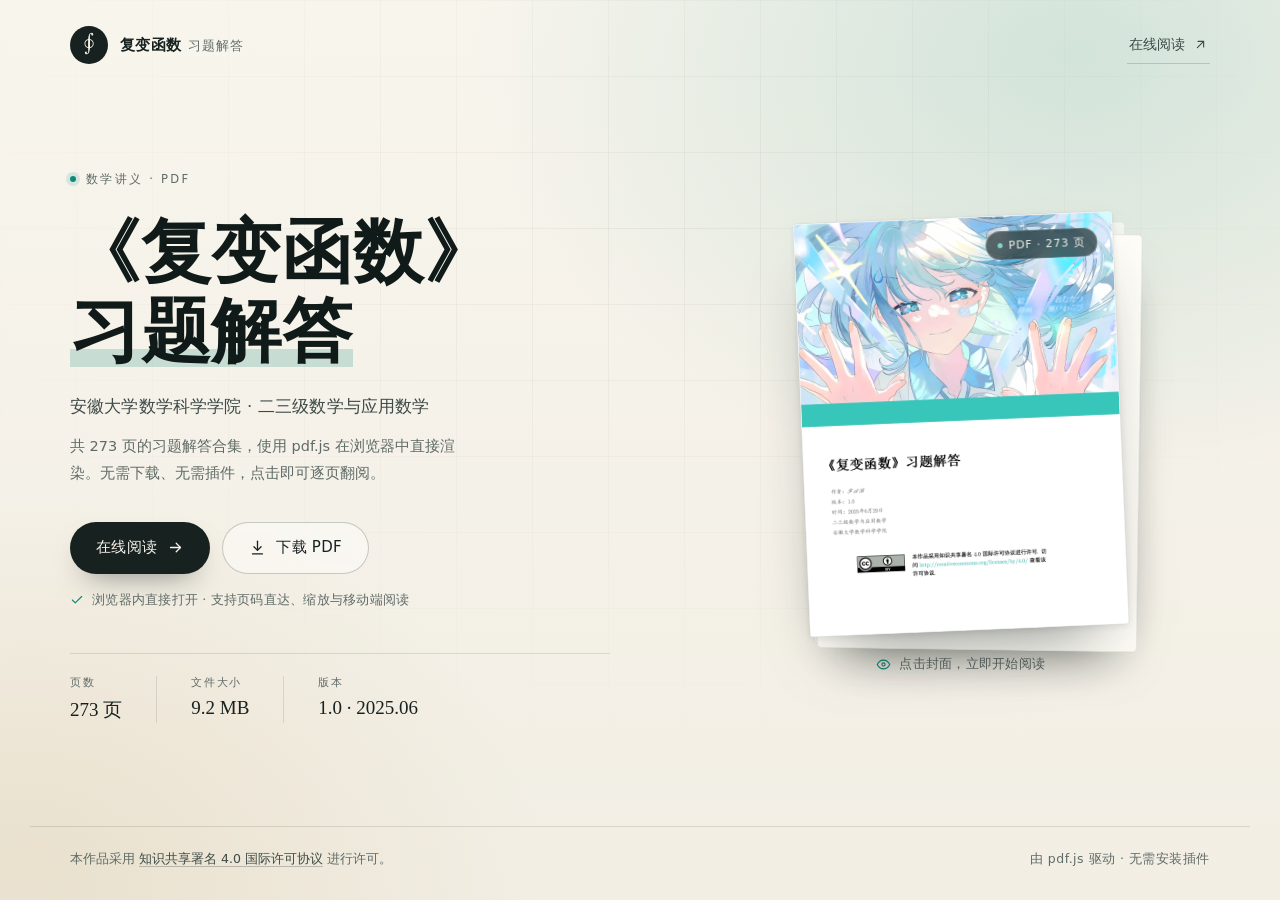
==== index.html @ 65e9b626 "初始提交：PDF 阅读器" ====
<!doctype html>
<html lang="zh-CN">
  <head>
    <meta charset="utf-8" />
    <meta name="viewport" content="width=device-width, initial-scale=1" />
    <title>《复变函数》习题解答 · 在线阅读</title>
    <meta
      name="description"
      content="《复变函数》习题解答，共 273 页。由 pdf.js 在浏览器中直接渲染，点击即可在线阅读，也支持下载 PDF。"
    />
    <meta name="theme-color" content="#f4f1e8" />
    <meta property="og:title" content="《复变函数》习题解答 · 在线阅读" />
    <meta
      property="og:description"
      content="共 273 页的习题解答合集，点击即可在网页中翻阅。"
    />
    <meta property="og:type" content="website" />
    <link rel="stylesheet" href="assets/css/base.css" />
    <link rel="stylesheet" href="assets/css/site.css" />
    <link
      rel="icon"
      href="data:image/svg+xml,%3Csvg xmlns='http://www.w3.org/2000/svg' viewBox='0 0 64 64'%3E%3Crect width='64' height='64' rx='14' fill='%2317211f'/%3E%3Ctext x='32' y='45' font-size='38' text-anchor='middle' fill='%23f6f2e8' font-family='Georgia,serif'%3E%E2%88%AE%3C/text%3E%3C/svg%3E"
    />
  </head>
  <body>
    <a class="skip-link" href="#main">跳到主要内容</a>
    <div class="bg" aria-hidden="true"></div>

    <header class="site-header">
      <a class="brand" href="./" aria-label="复变函数习题解答 · 首页">
        <span class="brand-mark" aria-hidden="true">∮</span>
        <span class="brand-text">
          复变函数
          <span class="brand-sub">习题解答</span>
        </span>
      </a>

      <a class="header-cta" href="viewer.html">
        在线阅读
        <svg viewBox="0 0 24 24" fill="none" stroke="currentColor" stroke-width="1.8" stroke-linecap="round" stroke-linejoin="round" aria-hidden="true">
          <path d="M7 17 17 7" />
          <path d="M8 7h9v9" />
        </svg>
      </a>
    </header>

    <main id="main" class="hero">
      <section class="copy">
        <p class="eyebrow">
          <span class="pulse" aria-hidden="true"></span>
          数学讲义 · PDF
        </p>

        <h1>
          《复变函数》<br />
          <span class="h1-sub">习题解答</span>
        </h1>

        <p class="lede">安徽大学数学科学学院 · 二三级数学与应用数学</p>
        <p class="desc">
          共 273 页的习题解答合集，使用 pdf.js 在浏览器中直接渲染。无需下载、无需插件，点击即可逐页翻阅。
        </p>

        <div class="cta-row">
          <a class="btn btn-primary" href="viewer.html">
            <span>在线阅读</span>
            <svg class="arrow" viewBox="0 0 24 24" fill="none" stroke="currentColor" stroke-width="1.8" stroke-linecap="round" stroke-linejoin="round" aria-hidden="true">
              <path d="M5 12h14" />
              <path d="m13 6 6 6-6 6" />
            </svg>
          </a>

          <a class="btn btn-ghost" href="Latex.pdf" download="复变函数习题解答.pdf">
            <svg viewBox="0 0 24 24" fill="none" stroke="currentColor" stroke-width="1.8" stroke-linecap="round" stroke-linejoin="round" aria-hidden="true">
              <path d="M12 3v12" />
              <path d="m7 11 5 5 5-5" />
              <path d="M5 21h14" />
            </svg>
            <span>下载 PDF</span>
          </a>
        </div>

        <p class="fine-print">
          <svg viewBox="0 0 24 24" fill="none" stroke="currentColor" stroke-width="2" stroke-linecap="round" stroke-linejoin="round" aria-hidden="true">
            <path d="m20 6-11 11-5-5" />
          </svg>
          浏览器内直接打开 · 支持页码直达、缩放与移动端阅读
        </p>

        <dl class="meta-row">
          <div>
            <dt>页数</dt>
            <dd>273 页</dd>
          </div>
          <div>
            <dt>文件大小</dt>
            <dd>9.2 MB</dd>
          </div>
          <div>
            <dt>版本</dt>
            <dd>1.0 · 2025.06</dd>
          </div>
        </dl>
      </section>

      <section class="visual" aria-label="文档封面">
        <a class="cover-card" href="viewer.html" aria-label="点击封面，打开在线阅读器">
          <img
            src="assets/img/cover.webp"
            width="1400"
            height="1812"
            alt="《复变函数》习题解答封面"
            fetchpriority="high"
          />
          <span class="cover-tag">PDF · 273 页</span>
        </a>
        <p class="float-note">
          <svg viewBox="0 0 24 24" fill="none" stroke="currentColor" stroke-width="1.7" stroke-linecap="round" stroke-linejoin="round" aria-hidden="true">
            <path d="M2 12s3.5-7 10-7 10 7 10 7-3.5 7-10 7-10-7-10-7Z" />
            <circle cx="12" cy="12" r="2.6" />
          </svg>
          点击封面，立即开始阅读
        </p>
      </section>
    </main>

    <footer class="site-footer">
      <p>
        本作品采用
        <a
          href="https://creativecommons.org/licenses/by/4.0/deed.zh-hans"
          target="_blank"
          rel="noopener noreferrer"
          >知识共享署名 4.0 国际许可协议</a
        >
        进行许可。
      </p>
      <p class="footer-dim">由 pdf.js 驱动 · 无需安装插件</p>
    </footer>
  </body>
</html>
---- assets/css/base.css ----
/* ============================================================
   Base — design tokens, reset, shared primitives
   ============================================================ */

:root {
  --paper: #f4f1e8;
  --paper-soft: #faf8f2;
  --ink: #17211f;
  --ink-soft: #3d4a47;
  --muted: #5f6b67;
  --accent: #0e8a7a;
  --accent-deep: #0a6b5f;
  --accent-soft: rgba(14, 138, 122, 0.12);
  --line: rgba(23, 33, 31, 0.12);
  --line-strong: rgba(23, 33, 31, 0.22);

  --serif: "Songti SC", "STSong", "Source Han Serif SC", "Noto Serif CJK SC",
    "SimSun", Georgia, "Times New Roman", serif;
  --sans: "PingFang SC", "Hiragino Sans GB", "Noto Sans SC", "Microsoft YaHei",
    system-ui, -apple-system, "Segoe UI", Roboto, sans-serif;
  --mono: "SF Mono", ui-monospace, "JetBrains Mono", Menlo, Consolas, monospace;

  --radius-sm: 6px;
  --radius-md: 10px;
  --radius-lg: 18px;

  --shadow-soft: 0 1px 2px rgba(23, 33, 31, 0.05),
    0 12px 34px -18px rgba(23, 33, 31, 0.35);
  --shadow-lift: 0 2px 4px rgba(23, 33, 31, 0.06),
    0 26px 60px -28px rgba(23, 33, 31, 0.5);
}

*,
*::before,
*::after {
  box-sizing: border-box;
}

html {
  -webkit-text-size-adjust: 100%;
  text-size-adjust: 100%;
}

body {
  margin: 0;
  font-family: var(--sans);
  background: var(--paper);
  color: var(--ink);
  -webkit-font-smoothing: antialiased;
  -moz-osx-font-smoothing: grayscale;
  text-rendering: optimizeLegibility;
}

[hidden] {
  display: none !important;
}

img,
svg {
  display: block;
  max-width: 100%;
}

button {
  font: inherit;
  color: inherit;
  background: none;
  border: 0;
  padding: 0;
  cursor: pointer;
}

a {
  color: inherit;
}

p,
h1,
h2,
h3 {
  margin: 0;
}

:focus-visible {
  outline: 2px solid var(--accent);
  outline-offset: 3px;
  border-radius: 4px;
}

::selection {
  background: rgba(14, 138, 122, 0.22);
}

.visually-hidden {
  position: absolute !important;
  width: 1px;
  height: 1px;
  padding: 0;
  margin: -1px;
  overflow: hidden;
  clip: rect(0 0 0 0);
  white-space: nowrap;
  border: 0;
}

.skip-link {
  position: fixed;
  top: 12px;
  left: 12px;
  z-index: 999;
  padding: 10px 16px;
  border-radius: 8px;
  background: var(--ink);
  color: #fff;
  font-size: 13px;
  text-decoration: none;
  transform: translateY(-160%);
  transition: transform 0.2s ease;
}

.skip-link:focus-visible {
  transform: translateY(0);
}

@media (prefers-reduced-motion: reduce) {
  *,
  *::before,
  *::after {
    animation-duration: 0.001ms !important;
    animation-iteration-count: 1 !important;
    transition-duration: 0.001ms !important;
    scroll-behavior: auto !important;
  }
}
---- assets/css/site.css ----
/* ============================================================
   Landing page
   ============================================================ */

body {
  min-height: 100dvh;
  display: flex;
  flex-direction: column;
  overflow-x: hidden;
}

/* --- ambient background ------------------------------------ */

.bg {
  position: fixed;
  inset: 0;
  z-index: 0;
  pointer-events: none;
  background:
    radial-gradient(980px 700px at 84% 6%, rgba(14, 138, 122, 0.16), transparent 62%),
    radial-gradient(760px 560px at 2% 96%, rgba(201, 176, 124, 0.22), transparent 68%),
    linear-gradient(180deg, #f8f5ed 0%, #f2eee4 100%);
}

.bg::after {
  content: "";
  position: absolute;
  inset: 0;
  background-image:
    linear-gradient(rgba(23, 33, 31, 0.05) 1px, transparent 1px),
    linear-gradient(90deg, rgba(23, 33, 31, 0.05) 1px, transparent 1px);
  background-size: 76px 76px;
  -webkit-mask-image: radial-gradient(950px 680px at 50% 26%, #000 0%, transparent 76%);
  mask-image: radial-gradient(950px 680px at 50% 26%, #000 0%, transparent 76%);
}

/* --- header ------------------------------------------------ */

.site-header {
  position: relative;
  z-index: 3;
  width: 100%;
  max-width: 1220px;
  margin: 0 auto;
  padding: 26px 40px;
  display: flex;
  align-items: center;
  justify-content: space-between;
  gap: 24px;
}

.brand {
  display: inline-flex;
  align-items: center;
  gap: 12px;
  text-decoration: none;
}

.brand-mark {
  width: 38px;
  height: 38px;
  display: grid;
  place-items: center;
  flex: none;
  border-radius: 50%;
  background: var(--ink);
  color: #f6f2e8;
  font-family: var(--serif);
  font-size: 23px;
  line-height: 1;
  padding-bottom: 3px;
  transition: transform 0.5s cubic-bezier(0.2, 0.7, 0.2, 1);
}

.brand:hover .brand-mark {
  transform: rotate(-14deg);
}

.brand-text {
  display: flex;
  align-items: baseline;
  gap: 7px;
  font-size: 15px;
  font-weight: 600;
  letter-spacing: 0.02em;
}

.brand-sub {
  font-size: 13px;
  font-weight: 400;
  color: var(--muted);
  letter-spacing: 0.06em;
}

.header-cta {
  display: inline-flex;
  align-items: center;
  gap: 8px;
  padding: 9px 2px;
  font-size: 13.5px;
  color: var(--ink-soft);
  text-decoration: none;
  border-bottom: 1px solid rgba(23, 33, 31, 0.18);
  transition: color 0.2s ease, border-color 0.2s ease;
}

.header-cta svg {
  width: 15px;
  height: 15px;
  transition: transform 0.25s ease;
}

.header-cta:hover {
  color: var(--accent-deep);
  border-color: var(--accent);
}

.header-cta:hover svg {
  transform: translate(2px, -2px);
}

/* --- hero -------------------------------------------------- */

.hero {
  position: relative;
  z-index: 2;
  width: 100%;
  max-width: 1220px;
  margin: 0 auto;
  padding: 30px 40px 56px;
  flex: 1;
  display: grid;
  grid-template-columns: minmax(0, 1.08fr) minmax(0, 0.92fr);
  align-items: center;
  gap: 56px;
  min-height: calc(100dvh - 190px);
}

.copy {
  max-width: 620px;
  animation: rise 0.8s cubic-bezier(0.2, 0.7, 0.2, 1) both;
}

.eyebrow {
  display: inline-flex;
  align-items: center;
  gap: 10px;
  margin-bottom: 26px;
  font-size: 11.5px;
  letter-spacing: 0.2em;
  text-transform: uppercase;
  color: var(--muted);
}

.eyebrow .pulse {
  width: 6px;
  height: 6px;
  border-radius: 50%;
  background: var(--accent);
  box-shadow: 0 0 0 4px rgba(14, 138, 122, 0.13);
}

h1 {
  font-family: var(--serif);
  font-weight: 700;
  font-size: clamp(46px, 5.5vw, 76px);
  line-height: 1.12;
  letter-spacing: 0.01em;
  color: #101b19;
  margin-bottom: 22px;
}

.h1-sub {
  background: linear-gradient(
    180deg,
    transparent 70%,
    rgba(14, 138, 122, 0.2) 70%,
    rgba(14, 138, 122, 0.2) 93%,
    transparent 93%
  );
  padding-bottom: 3px;
}

.lede {
  font-size: 16.5px;
  line-height: 1.7;
  color: var(--ink-soft);
  letter-spacing: 0.01em;
}

.desc {
  margin-top: 12px;
  max-width: 44ch;
  font-size: 14.5px;
  line-height: 1.9;
  color: var(--muted);
}

.cta-row {
  display: flex;
  flex-wrap: wrap;
  align-items: center;
  gap: 12px;
  margin-top: 34px;
}

.btn {
  display: inline-flex;
  align-items: center;
  justify-content: center;
  gap: 10px;
  height: 52px;
  padding: 0 26px;
  border-radius: 999px;
  font-size: 15px;
  font-weight: 500;
  letter-spacing: 0.02em;
  text-decoration: none;
  transition: transform 0.25s cubic-bezier(0.2, 0.7, 0.2, 1),
    box-shadow 0.25s ease, background-color 0.2s ease,
    border-color 0.2s ease, color 0.2s ease;
}

.btn svg {
  width: 17px;
  height: 17px;
  flex: none;
}

.btn-primary {
  background: var(--ink);
  color: #f7f4ec;
  box-shadow: 0 14px 30px -16px rgba(23, 33, 31, 0.65);
}

.btn-primary .arrow {
  transition: transform 0.25s ease;
}

.btn-primary:hover {
  background: #0b1513;
  transform: translateY(-2px);
  box-shadow: 0 20px 38px -18px rgba(23, 33, 31, 0.6);
}

.btn-primary:hover .arrow {
  transform: translateX(3px);
}

.btn-ghost {
  background: rgba(255, 255, 255, 0.42);
  border: 1px solid var(--line-strong);
  color: var(--ink);
  backdrop-filter: blur(4px);
}

.btn-ghost:hover {
  background: #fff;
  border-color: rgba(23, 33, 31, 0.34);
  transform: translateY(-2px);
}

.fine-print {
  display: flex;
  align-items: center;
  gap: 8px;
  margin-top: 18px;
  font-size: 12.5px;
  color: var(--muted);
  letter-spacing: 0.02em;
}

.fine-print svg {
  width: 14px;
  height: 14px;
  color: var(--accent);
}

.meta-row {
  display: flex;
  margin: 44px 0 0;
  padding: 22px 0 0;
  border-top: 1px solid var(--line);
  max-width: 540px;
}

.meta-row > div {
  padding-right: 34px;
  margin-right: 34px;
  border-right: 1px solid var(--line);
}

.meta-row > div:last-child {
  padding-right: 0;
  margin-right: 0;
  border-right: 0;
}

.meta-row dt {
  margin-bottom: 7px;
  font-size: 10.5px;
  letter-spacing: 0.16em;
  text-transform: uppercase;
  color: var(--muted);
}

.meta-row dd {
  margin: 0;
  font-family: var(--serif);
  font-size: 19px;
  color: var(--ink);
  white-space: nowrap;
}

/* --- cover visual ------------------------------------------ */

.visual {
  position: relative;
  display: flex;
  flex-direction: column;
  align-items: center;
  justify-content: center;
  gap: 26px;
  animation: rise 0.9s 0.1s cubic-bezier(0.2, 0.7, 0.2, 1) both;
}

.cover-card {
  position: relative;
  z-index: 1;
  display: block;
  width: clamp(260px, 25vw, 344px);
  transform: rotate(-2.4deg);
  transition: transform 0.6s cubic-bezier(0.2, 0.7, 0.2, 1);
  text-decoration: none;
}

.cover-card::before {
  content: "";
  position: absolute;
  inset: 16px -18px -20px 18px;
  z-index: -1;
  border-radius: 5px;
  background: #fffdf7;
  border: 1px solid rgba(23, 33, 31, 0.08);
  box-shadow: 0 24px 50px -26px rgba(23, 33, 31, 0.55);
  transform: rotate(3.2deg);
}

.cover-card::after {
  content: "";
  position: absolute;
  inset: 8px -8px -10px 8px;
  z-index: -2;
  border-radius: 5px;
  background: rgba(255, 253, 247, 0.6);
  border: 1px solid rgba(23, 33, 31, 0.06);
  transform: rotate(1.2deg);
}

.cover-card img {
  width: 100%;
  height: auto;
  border-radius: 4px;
  border: 1px solid rgba(23, 33, 31, 0.1);
  box-shadow: 0 34px 70px -34px rgba(23, 33, 31, 0.6),
    0 2px 6px rgba(23, 33, 31, 0.08);
  background: #fff;
}

.cover-card:hover {
  transform: rotate(0deg) translateY(-6px);
}

.cover-tag {
  position: absolute;
  top: 16px;
  right: 16px;
  display: inline-flex;
  align-items: center;
  gap: 6px;
  padding: 6px 11px;
  border-radius: 999px;
  background: rgba(16, 26, 24, 0.62);
  color: #f5f2e9;
  font-size: 11px;
  letter-spacing: 0.08em;
  backdrop-filter: blur(8px);
  -webkit-backdrop-filter: blur(8px);
  border: 1px solid rgba(255, 255, 255, 0.18);
}

.cover-tag::before {
  content: "";
  width: 5px;
  height: 5px;
  border-radius: 50%;
  background: #7ed9c8;
}

.float-note {
  display: inline-flex;
  align-items: center;
  gap: 8px;
  font-size: 12.5px;
  color: var(--muted);
  letter-spacing: 0.02em;
}

.float-note svg {
  width: 15px;
  height: 15px;
  color: var(--accent);
}

/* --- footer ------------------------------------------------ */

.site-footer {
  position: relative;
  z-index: 2;
  width: 100%;
  max-width: 1220px;
  margin: 0 auto;
  padding: 24px 40px 32px;
  border-top: 1px solid var(--line);
  display: flex;
  align-items: center;
  justify-content: space-between;
  flex-wrap: wrap;
  gap: 10px 24px;
  font-size: 12.5px;
  color: var(--muted);
}

.site-footer a {
  color: var(--ink-soft);
  text-decoration: underline;
  text-underline-offset: 3px;
  text-decoration-color: rgba(23, 33, 31, 0.24);
  transition: color 0.2s ease, text-decoration-color 0.2s ease;
}

.site-footer a:hover {
  color: var(--accent-deep);
  text-decoration-color: var(--accent);
}

.footer-dim {
  letter-spacing: 0.04em;
}

/* --- motion ------------------------------------------------ */

@keyframes rise {
  from {
    opacity: 0;
    transform: translateY(18px);
  }
  to {
    opacity: 1;
    transform: none;
  }
}

/* --- responsive -------------------------------------------- */

@media (max-width: 980px) {
  .hero {
    grid-template-columns: 1fr;
    gap: 54px;
    padding-top: 10px;
    padding-bottom: 48px;
    min-height: 0;
  }

  .copy {
    max-width: 640px;
    order: 1;
  }

  .visual {
    order: 2;
    gap: 22px;
  }

  .cover-card {
    width: min(300px, 62vw);
  }

  h1 {
    font-size: clamp(40px, 9vw, 60px);
  }
}

@media (max-width: 640px) {
  .site-header {
    padding: 18px 20px;
  }

  .brand-sub {
    display: none;
  }

  .header-cta {
    font-size: 12.5px;
  }

  .hero {
    padding: 14px 20px 44px;
    gap: 44px;
  }

  .eyebrow {
    margin-bottom: 18px;
  }

  h1 {
    font-size: clamp(36px, 11vw, 48px);
    margin-bottom: 16px;
  }

  .lede {
    font-size: 15px;
  }

  .desc {
    font-size: 13.5px;
  }

  .cta-row {
    margin-top: 26px;
    gap: 10px;
  }

  .btn {
    height: 48px;
    padding: 0 20px;
    font-size: 14px;
  }

  .btn-primary {
    flex: 1 1 auto;
  }

  .meta-row {
    margin-top: 32px;
    padding-top: 18px;
  }

  .meta-row > div {
    padding-right: 18px;
    margin-right: 18px;
  }

  .meta-row dd {
    font-size: 17px;
  }

  .site-footer {
    padding: 20px 20px 26px;
    flex-direction: column;
    align-items: flex-start;
    gap: 6px;
  }
}

@media (min-width: 1500px) {
  .hero {
    gap: 80px;
  }
}
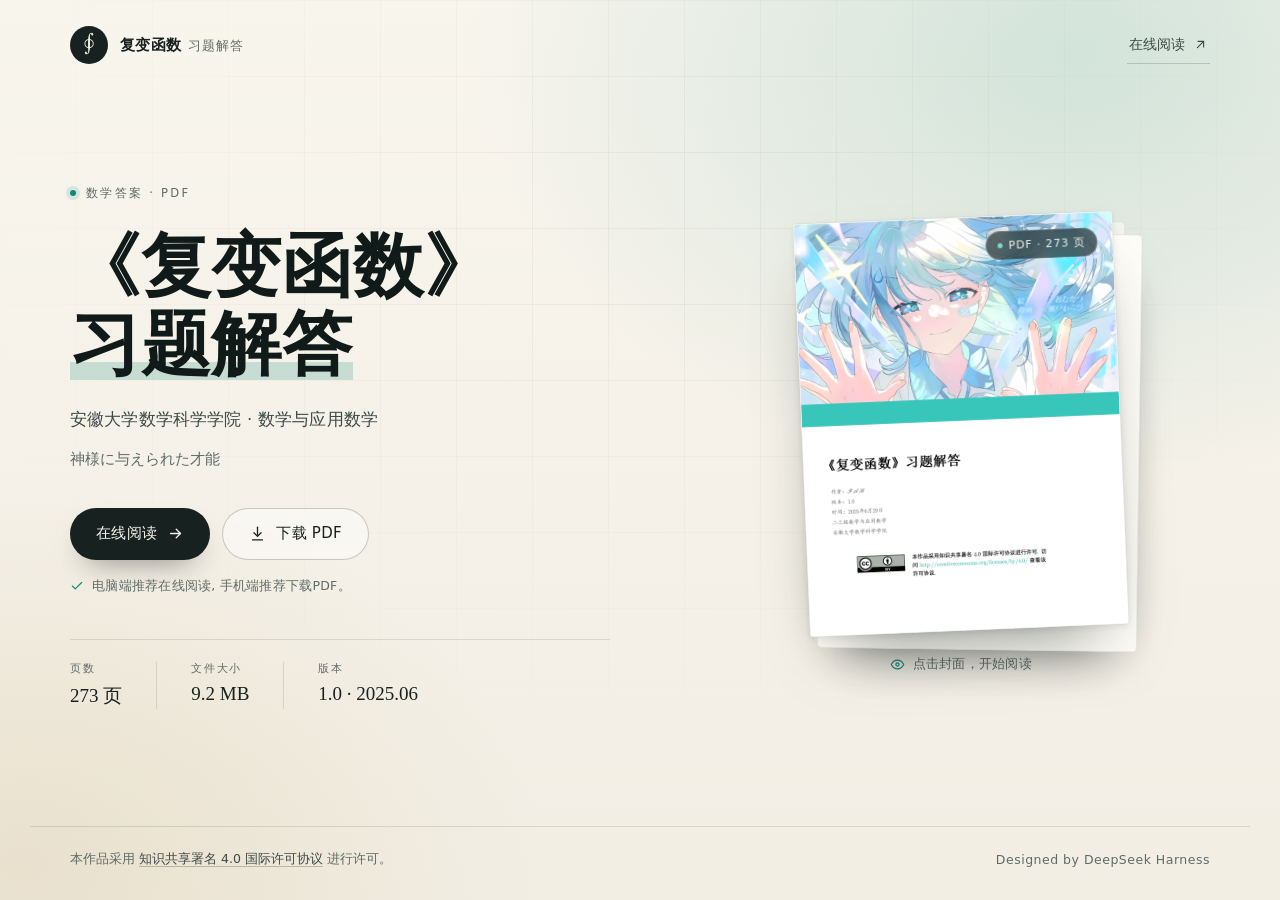
==== commit d0a4841d: "change" ====
--- a/index.html
+++ b/index.html
@@ -6,7 +6,7 @@
     <title>《复变函数》习题解答 · 在线阅读</title>
     <meta
       name="description"
-      content="《复变函数》习题解答，共 273 页。由 pdf.js 在浏览器中直接渲染，点击即可在线阅读，也支持下载 PDF。"
+      content="神様に与えられた才能"
     />
     <meta name="theme-color" content="#f4f1e8" />
     <meta property="og:title" content="《复变函数》习题解答 · 在线阅读" />
@@ -48,7 +48,7 @@
       <section class="copy">
         <p class="eyebrow">
           <span class="pulse" aria-hidden="true"></span>
-          数学讲义 · PDF
+          数学答案 · PDF
         </p>
 
         <h1>
@@ -56,9 +56,9 @@
           <span class="h1-sub">习题解答</span>
         </h1>
 
-        <p class="lede">安徽大学数学科学学院 · 二三级数学与应用数学</p>
+        <p class="lede">安徽大学数学科学学院 · 数学与应用数学</p>
         <p class="desc">
-          共 273 页的习题解答合集，使用 pdf.js 在浏览器中直接渲染。无需下载、无需插件，点击即可逐页翻阅。
+          神様に与えられた才能
         </p>
 
         <div class="cta-row">
@@ -84,7 +84,7 @@
           <svg viewBox="0 0 24 24" fill="none" stroke="currentColor" stroke-width="2" stroke-linecap="round" stroke-linejoin="round" aria-hidden="true">
             <path d="m20 6-11 11-5-5" />
           </svg>
-          浏览器内直接打开 · 支持页码直达、缩放与移动端阅读
+          电脑端推荐在线阅读, 手机端推荐下载PDF。
         </p>
 
         <dl class="meta-row">
@@ -119,7 +119,7 @@
             <path d="M2 12s3.5-7 10-7 10 7 10 7-3.5 7-10 7-10-7-10-7Z" />
             <circle cx="12" cy="12" r="2.6" />
           </svg>
-          点击封面，立即开始阅读
+          点击封面，开始阅读
         </p>
       </section>
     </main>
@@ -135,7 +135,7 @@
         >
         进行许可。
       </p>
-      <p class="footer-dim">由 pdf.js 驱动 · 无需安装插件</p>
+      <p class="footer-dim">Designed by DeepSeek Harness</p>
     </footer>
   </body>
 </html>
